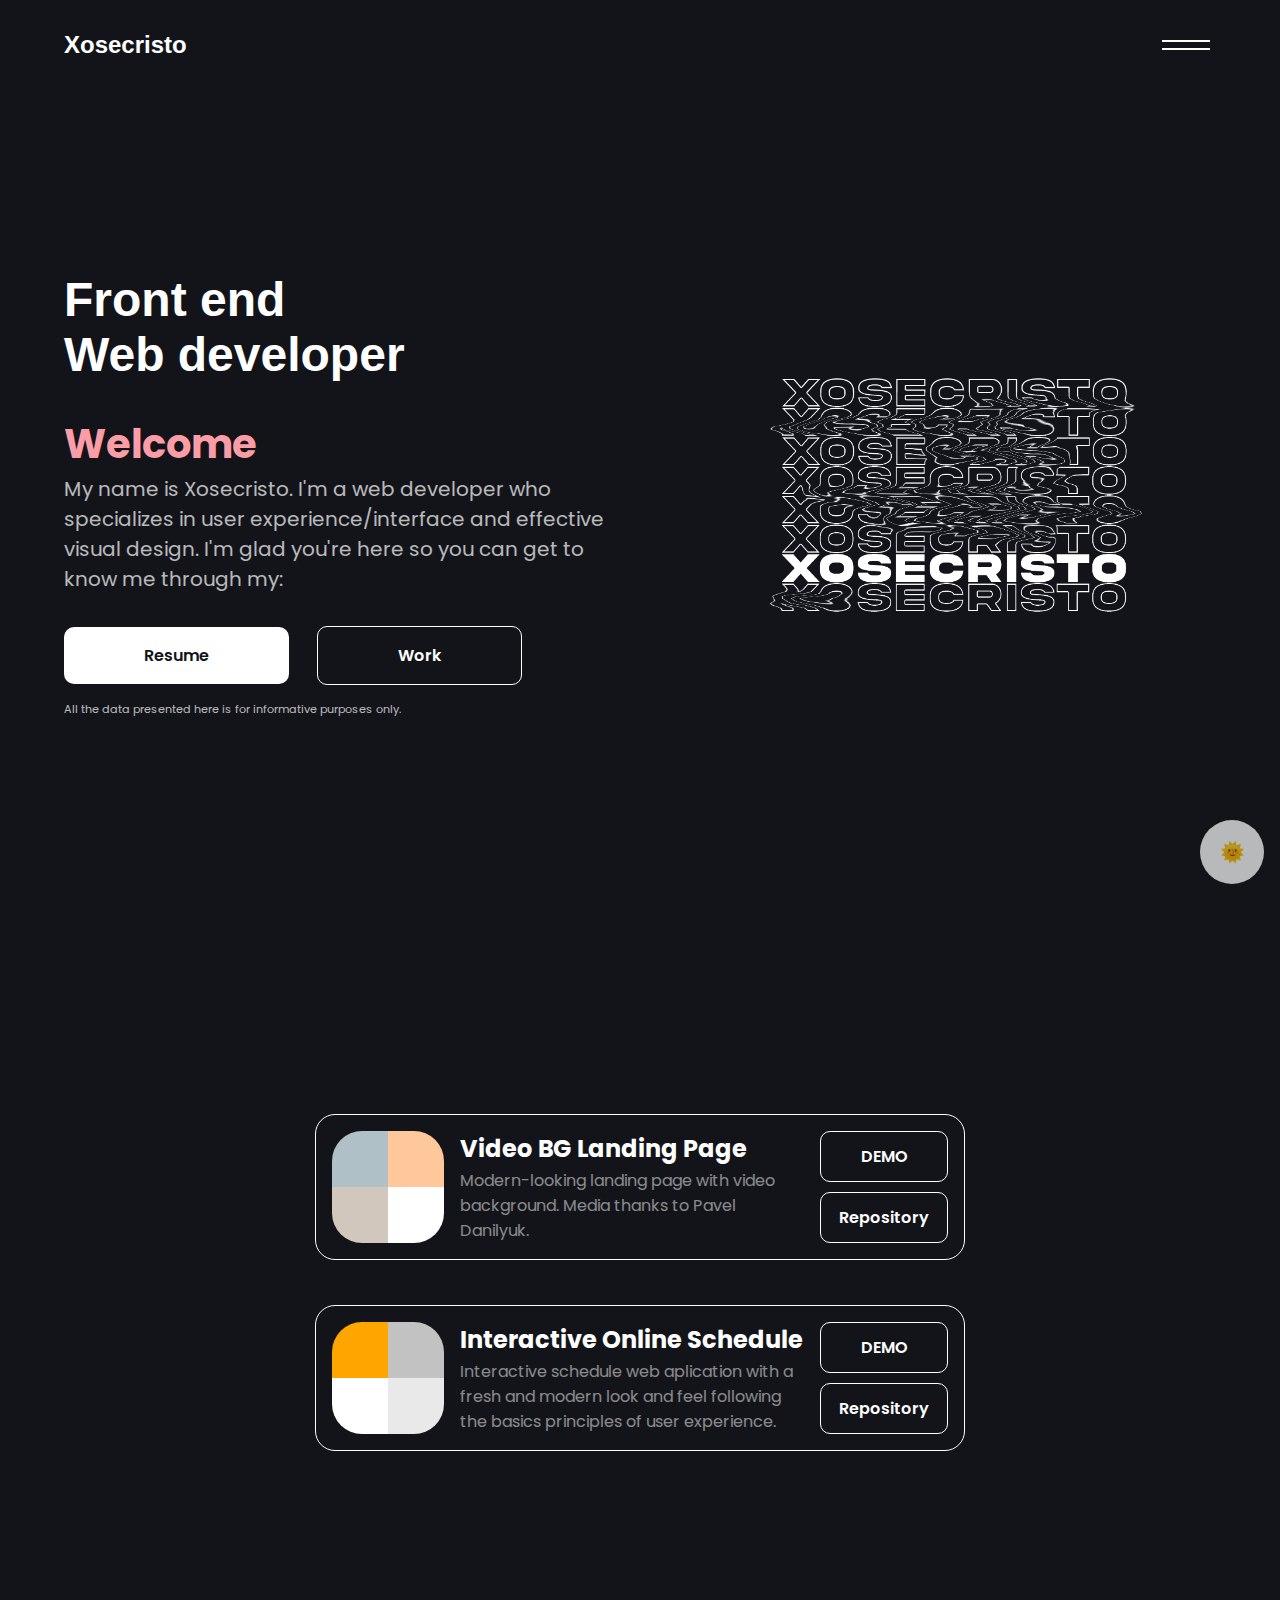
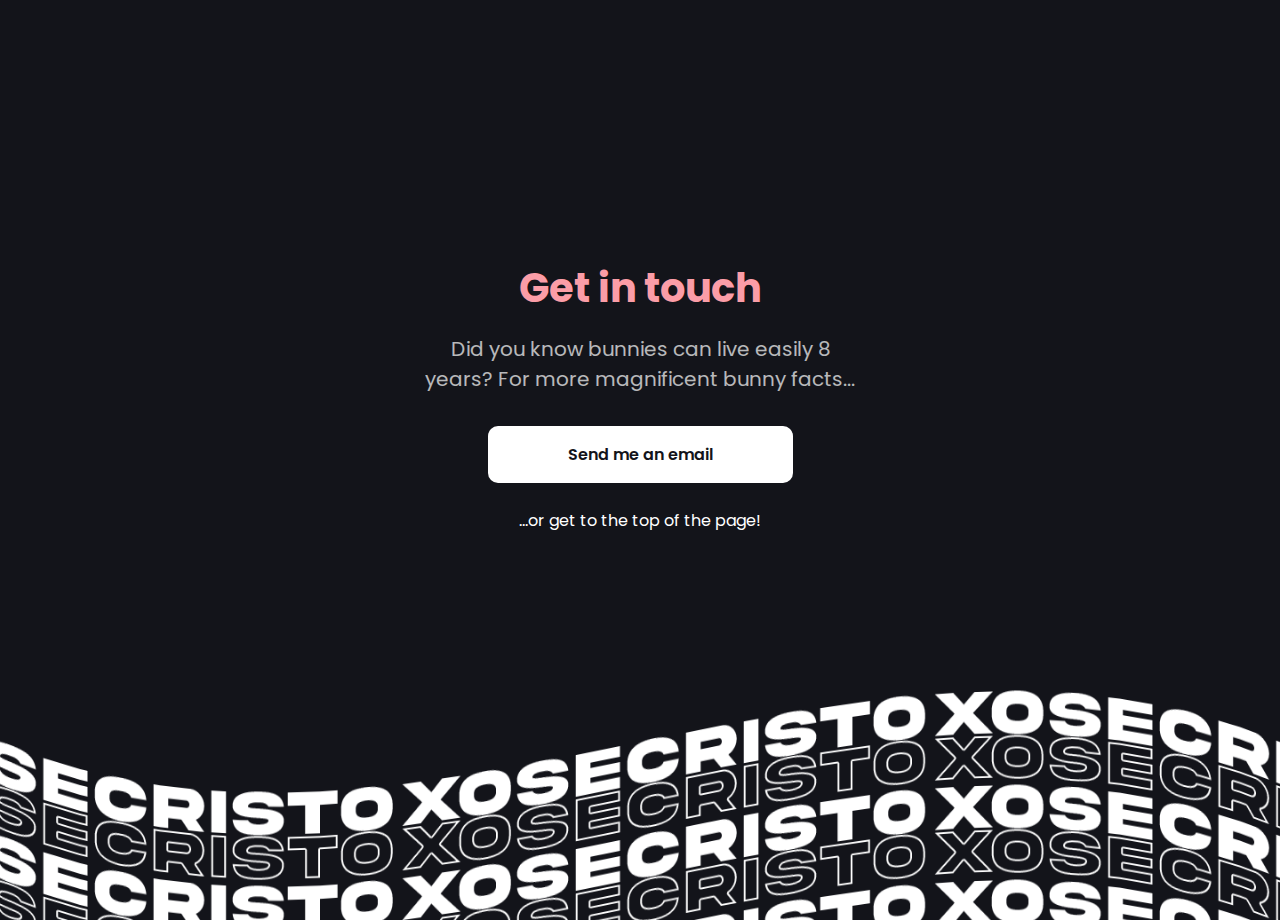
==== index.html @ 076fff9e "HotFixes from major update. New hero img from dark and light mode; Progress 12/?" ====
<!DOCTYPE html>
<html lang="en">

<head>
    <meta charset="UTF-8">
    <meta http-equiv="X-UA-Compatible" content="IE=edge">
    <meta name="viewport" content="width=device-width, initial-scale=1.0">
    <title>XS Portfolio</title>
    <link rel="icon" href="/img/favicon.gif">
    <link rel="stylesheet" href="/css/style.css">
    <meta name="description" content="Xosecristo's online portfolio">
    <meta name="author" content="xosecristo">


</head>

<body class="dark">
    <!-- NAVBAR -->
    <header class="sticky">
        <h1 id="logo">
            Xosecristo
        </h1>
        <div class="nav-btn">
            <div class="line1"></div>
            <div class="line2"></div>
        </div>
        <nav>
            <h2>Menu</h2>
            <ul>
                <li>Github</li>
                <li>Figma</li>
                <li>Gallery</li>
            </ul>
        </nav>
    </header>
    <main>
        <section id="start" class="about">
            <div class="hero">
                <h1>
                    <!-- UI / UX  -->Front end <br><span>Web </span>developer
                </h1>
                <h2>Welcome</h2>
                <p>
                    <!-- Welcome, -->
                    <!-- I'm a front end developer, especializing in user experience and efective visual design, -->
                    My name is Xosecristo. I'm a web developer who specializes in user experience/interface and
                    effective visual design. I'm glad you're here so you can get to know me through my:
                </p>
                <div class="btn-group">
                    <a href="/files/RESUME011_ENG-LIGHT.pdf" target="_blank" id="light-resume"
                        class="hidden btn primary">
                        Resume
                    </a>
                    <a href="/files/RESUME011_ENG-DARK.pdf" target="_blank" id="dark-resume" class="btn primary">
                        Resume
                    </a>
                    <a href="#work" class="btn">Work</a>
                    <p>All the data presented here is for informative purposes only.</p>
                </div>
            </div>
            <img src="/img/hero-img_light.png" alt="Picture of myself, Xosecristo" id="light-img" class="hidden">
            <img src="/img/hero-img_dark.png" alt="Picture of myself, Xosecristo" id="dark-img">
        </section>
        <!---->
        <section id="work" class="projects">
            <!-- Only one row for small screens -->
            <h1 class="hidden">Projects</h1>
            <div class="row">
                <div class="card">
                    <img src="/img/project-preview/001.png" alt="Project color palette.">
                    <div class="card-info">
                        <h2>Creative Agency Website</h2>
                        <p>Site for a fake creative agency. Fully-mobile responsive. Made in vanilla HTML and CSS.</p>
                    </div>
                    <div class="btn-group">
                        <a href="//xs-sample-creativeagency.netlify.app/" target="_blank" class="btn secondary">DEMO</a>
                        <a href="//github.com/xosecristo/sample_CreativeAgencyWebsite" target="_blank"
                            class="btn secondary">Repository</a>
                    </div>
                </div>
                <div class="card">
                    <img src="/img/project-preview/002.png" alt="Project color palette.">
                    <div class="card-info">
                        <h2>Video BG Landing Page</h2>
                        <p>Modern-looking landing page with video background. Media thanks to Pavel Danilyuk.</p>
                    </div>
                    <div class="btn-group">
                        <a href="//xs-sample-videobackground.netlify.app/" target="_blank"
                            class="btn secondary">DEMO</a>
                        <a href="//github.com/xosecristo/sample_VideoBakgroundLandingPage" target="_blank"
                            class="btn secondary">Repository</a>
                    </div>
                </div>
            </div>
            <!-- Two rows for non-so-small screens (tablet, 720p) -->
            <div class="row">
                <div class="card">
                    <img src="/img/project-preview/003.png" alt="Project color palette.">
                    <div class="card-info">
                        <h2>Web Music player</h2>
                        <p>Simple online music player made using the Audio api from HTML5. Made in JavaScript. Let's
                            listen to some City Pop!</p>
                    </div>
                    <div class="btn-group">
                        <a href="//xs-sample-musicplayer.netlify.app/" target="_blank" class="btn secondary">DEMO</a>
                        <a href="//github.com/xosecristo/sample_MusicPlayer" target="_blank"
                            class="btn secondary">Repository</a>
                    </div>
                </div>
                <div class="card">
                    <img src="/img/project-preview/004.png" alt="Project color palette.">
                    <div class="card-info">
                        <h2>Interactive Online Schedule</h2>
                        <p>Interactive schedule web aplication with a fresh and modern look and feel following the
                            basics principles of user experience.</p>
                    </div>
                    <div class="btn-group">
                        <a href="//buenosdias-ximenita.netlify.app/" target="_blank" class="btn secondary">DEMO</a>
                        <a href="//github.com/xosecristo/buenosdias-ximenita" target="_blank"
                            class="btn secondary">Repository</a>
                    </div>
                </div>
            </div>
        </section>
        <!---->
        <section class="contact">
            <div class="contact-card">
                <h1>Get in touch</h1>
                <p>Did you know bunnies can live easily 8 years? For more magnificent bunny facts... </p>
                <a href="mailto:xosecristo@outlook.com" target="_blank" class="btn primary">Send me an email</a>
                <a href="#start"><br><br> ...or get to the top of the page!</a>
            </div>
        </section>
    </main>

    <button id="mode" onclick="changeMode()">
        🌞
    </button>

    <!--GSAP(GreenSock)-->
    <script src="https://cdnjs.cloudflare.com/ajax/libs/gsap/3.7.1/gsap.min.js"
        integrity="sha512-UxP+UhJaGRWuMG2YC6LPWYpFQnsSgnor0VUF3BHdD83PS/pOpN+FYbZmrYN+ISX8jnvgVUciqP/fILOXDjZSwg=="
        crossorigin="anonymous" referrerpolicy="no-referrer"></script>
    <!--Homemade-->
    <script src="js/script.js"></script>
</body>

</html>
---- css/style.css ----
@import url('https://fonts.googleapis.com/css2?family=Poppins:ital,wght@0,300;0,400;0,500;0,600;0,700;0,800;1,900&display=swap');
@import url('//fonts.cdnfonts.com/css/akira-expanded');

@font-face {
    font-family: 'Akira Expanded Super Bold';
    font-style: normal;
    font-weight: normal;
    src: local('Akira Expanded Super Bold'), url('files/Akira Expanded Demo.woff') format('woff');
    }

:root {
    --primary: #FB9DA7;
    --secondary: #13141A;
    --secondary-alt: rgba(0, 0, 0, 0.25);
}

* {
    margin: 0;
    padding: 0;
    box-sizing: border-box;
    scroll-behavior: smooth;
}

body{
    font-family: 'Poppins', sans-serif;
    
}
body.light{
    background: #fff;
}
body.dark{
    background: var(--secondary);
}

a {
    text-decoration: none;
    color:inherit;
}

#mode{
    position: fixed;
    bottom: 0;
    right: 0;
    border: none;
    width: 4rem;
    height: 4rem;
    margin: 1rem;
    font-size: 1.25rem;
    border-radius: 50px;
    display: inline-block;
    opacity: 0.7;
    transition: 0.5s;
    cursor: pointer;
}
#mode:hover{
    transition: 0.5s;
    opacity: 1;
}
.light #mode{
    background-color: var(--secondary);
}
.dark #mode{
    background: #fff;
}
.hidden{
    display: none !important;
}

.light main{
    background: url("/img/contact-me_bg-LIGHT.png") no-repeat center bottom;
    background-size: 100% auto;
}
.dark main{
    background: url("/img/contact-me_bg-DARK.png") no-repeat center bottom;
    background-size: 100% auto;
}
header{
    /* background: #fff; */
    min-height: 10vh;
    width: 90%;
    display: flex;
    align-items: center;
    justify-content: space-between;
    margin: auto;
    z-index: 10;
}
.light header{
    background: #fff;
}
.dark header{
    background: var(--secondary);
}
#logo{
    font-size: 1.5rem;
    font-family: 'Akira Expanded', sans-serif;
    cursor: pointer;
    transition: 0.15s;
}
.light #logo{
    color:var(--secondary);
}
.dark #logo{
    color: #fff;
}
#logo:hover{
    transition: 0.15s;
    color:var(--primary);
}
.sticky{
    position: -webkit-sticky;
    position: sticky;
    top: 0;
}
.nav-btn{
    cursor: pointer;
    border: none;
    z-index: 20;
}
.light .nav-btn{
    background-color: #fff;
}
.dark .nav-btn{
    background: var(--secondary);
}
.line1, .line2{
    width: 3rem;
    height: 0.1rem;
    margin: 0.4rem;
    pointer-events: none;
}
.light .line1, .light .line2{
    background: var(--secondary);
}
.dark .line1, .dark .line2{
    background: #fff;
}
/* NO ME OLVIDES */
/* NO ME OLVIDES */
/* NO ME OLVIDES */
nav{
    display: none;
    position: absolute;
    right: -1rem;
    top: 1.2rem;
    width: 25%;
    height: fit-content;
    border-radius: 20px;
    justify-content: center;
    align-items: center;
    background-color: #fff;
    box-shadow: 0px 0px 5px rgba(0, 0, 0, 0.15);
}
nav .active{
    display: flex;
}
nav span{
    font-family: 'Akira Expanded', sans-serif;
    text-align: center;
    margin: 1rem 0;
}
nav ul{
    list-style: none;
    text-align: center;
    margin: 1rem 0;
    font-size: 1.25rem;
}
/* NO ME OLVIDES */
/* NO ME OLVIDES */
/* NO ME OLVIDES */
/* SECTION */
section{
    min-height: 90vh;
    width: 90%;
    margin: 0 auto 0 auto;
    display: flex;
    justify-content: space-between;
    align-items: center;
}

/* SECTION -> About Me */
.hero{
    width: 50%;
}
.dark .hero{
    color: #fff;
}
.hero h1{
    font-size: 3rem;
    font-family: 'Akira Expanded', sans-serif;
    margin-bottom: 2rem;
}
.hero h2{
    font-size: 1.5rem;
    color:var(--primary);
}
.hero p{
    opacity: 0.7;
    font-size: 1.25rem;
    margin-bottom: 2rem;
}
.about img{
    border-radius: 25px;
    margin-right: 5vw;
}
.btn-group{
    width: max-content;
}
.btn-group p{
    font-size: 0.7rem;
    /* text-align: center; */
    margin-top: 1rem;
    margin-bottom: 0;
}
.btn{
    display: inline-block;
    background-color: #fff;
    padding: 1rem 5rem;
    border-radius: 10px;
    border:solid var(--secondary) 1px;
    color:var(--secondary);
    font-size: 1rem;
    font-weight: 600;
    text-align: center;
    text-decoration: none;
}
.dark .btn{
    border:solid #fff 1px;
    background: var(--secondary);
    color: #fff;
}
.btn-group .primary{
    margin-right: 1.5rem;
}
.btn.primary{
    border: none;
    background-color: var(--secondary);
    color:#fff;
    transition: 0.15s;
}
.dark .btn.primary{
    background: #fff;
    color:var(--secondary);
}
.btn.primary:hover{
    transition: 0.15s;
    background: var(--primary);
    
}
.light .btn.primary:hover{
    color:var(--secondary);
}
.dark .btn.primary:hover{
    color:#fff;
}
.btn.secondary{
    padding: 0.75rem;
}
.light .btn.secondary:hover{
    background-color: var(--secondary);
    color: #fff;
    transition: 0.15s;
}
.dark .btn.secondary:hover{
    background-color: #fff;
    color: var(--secondary);
    transition: 0.15s;
}

/* SECTION -> Projects */
section.projects{
    flex-direction: column;
    justify-content: center;
}
.projects .row{
    width: 100%;
    display: flex;
    justify-content: space-evenly;
    /* align-items: center; */
}
.card{
    display: flex;
    justify-content: space-between;
    padding: 1rem;
    width: 650px;
    height: 100%;
    border-radius: 20px;
    margin-bottom: 5vh;
    transition: 0.15s;
}
.light .card{
    color:var(--secondary);
    background: #FFFFFF;
    /* box-shadow: 0px 2px 6px 0 hsla(0, 0%, 0%, 0.2); */
    box-shadow: 0px 0px 5px rgba(0, 0, 0, 0.15);
}
.dark .card{
    border: solid 1px #fff;
    color:#fff;
}
.light .btn.btn.secondary{
    /* box-shadow: 0px 0px 5px rgba(0, 0, 0, 0.25); */
    border: solid rgba(0, 0, 0, 0.15) 1px;
}
.card img{
    width: 7rem;
    height: auto;
    border-radius: 30px;
}
.card-info{
    margin: 0 1rem; 
    height: 7rem;
    display: flex;
    flex-direction: column;
    justify-content: space-between;
}
.card-info h2{
    font-weight: bold;
    font-size: 1.5rem;
}
.card-info p{
    opacity: 0.5;
}
.card .btn-group{
    /* background-color: violet; */
    height: 7rem;
    display: flex;
    flex-direction: column;
    justify-content: space-between;
}
.card .btn-group .btn{
    width: 8rem;
    margin-right: 0;
}

/* SECTION -> Contact */
section.contact{
    display: flex;
    justify-content: center;
    align-items: center;
}
.contact-card{
    width: 35vw;
    text-align: center;
    margin-bottom: 15rem;
}
.light .contact-card{
    color:var(--secondary);
}
.dark .contact-card{
    color:#fff;
}
.contact-card h1{
    font-size: 2.5rem;
    margin-bottom: 1rem;
    color: var(--primary);
}
.contact-card p{
    opacity: 0.7;
    font-size: 1.25rem;
    margin-bottom: 2rem;
}
/* SMARTPHONE */
@media screen and (max-width: 700px){
    .light main, .dark main{
        background: url();
    }
    .line1, .line2{
        width: 2rem;
        height: 0.1rem;
        margin: 0.4rem;
    }
    /* SECTION */
    section{
        flex-wrap: wrap;
        justify-content: center;
    }
    .hero{
        width: 90%;
    }
    .hero h2{
        font-size: 2rem;
        margin-bottom: 1rem;
    }
    .hero h2 span{
        display: none;
    }
    .hero p{
        font-size: 1rem;
        line-height: 1.8rem;
        margin: 1rem 0;
    }
    .btn-group{
        display: flex;
        width: auto;
        flex-direction: column;
    }
    .hero .btn-group .btn{
        width: 100%;
    }
    .btn-group .btn.primary{
        margin-bottom: 0.75rem;
    }
    .btn-group p{
        font-size: 0.6rem;
    }
    
    .about img{
        display: none;
    }
    /* PROJETS */
    .projects .row{
        flex-direction: column;
        align-items: center;
    }
    .card{
        width: 90%;
        display: inline;
    }
    .card img{
        display: none;
    }
    .card-info{
        height: auto;
        margin-bottom: 1rem;
    }
    .card-info h3{
        font-size: 1.5rem;
        margin-bottom: 1rem;
    }
    .card .btn-group{
        flex-direction: row;
        height: auto;
        margin: 1rem 1rem;
    }
    .card .btn-group .btn{
        width: auto;
    }
    .card .btn-group .btn.primary{
        margin:0;
    }


    /* CONTACT */
    .contact-card{
        width: 60%;
        margin: 0;
    }
    .contact-card h2{
        font-size: 1.5rem;
    }
    .contact-card .btn{
        font-size: 0.8rem;
        padding: 1rem 2rem;
    }

}
/* TABLET */
@media screen and (min-width:100px){
    /* .card{
        font-size: 0.75rem;
        width: 45%;
    }
    .card h3{
        font-size: 1.25rem;
    }
} */
@media screen and (min-width:701px) and (max-width:1400px) {
    /* ABOUT */
    .hero h2{
        font-size: 2.5rem;
    }
    .about img{
        /* margin: 0; */
        width: 35%;
    }
    /* PROJECTS */
    .projects .row{
        width: auto;
        flex-direction: column;
        justify-content: center;
    }
    /* CONTACT */
    .contact-card h2{
        font-size: 2.5rem;
    }
    .card:first-child{
        display: none;
    }
}

@media screen and (min-height:1080px){
    .about img {
        display: none;
    }
    .hero{
        width: 90%;
    }
    .hero p{
        font-size: 1.5rem;
    }
    .btn-group p{
        font-size: 1rem;
    }
}
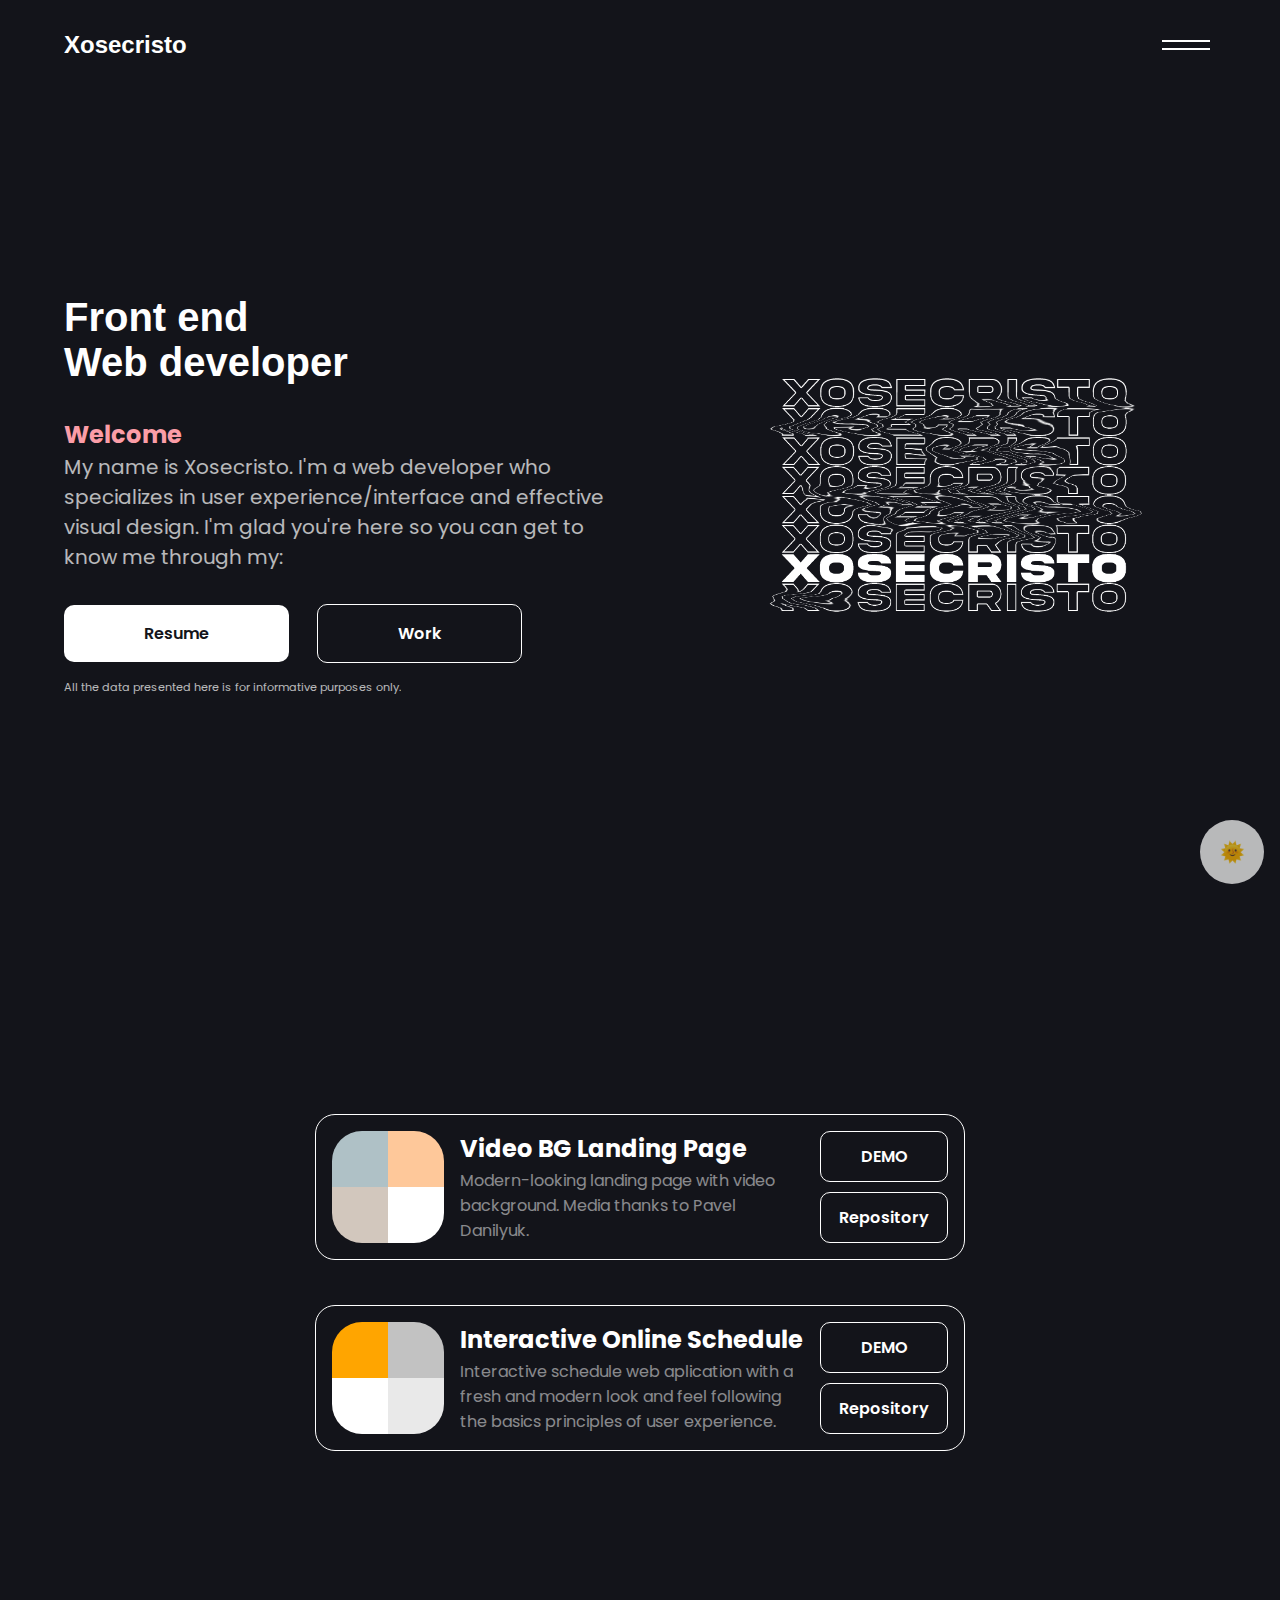
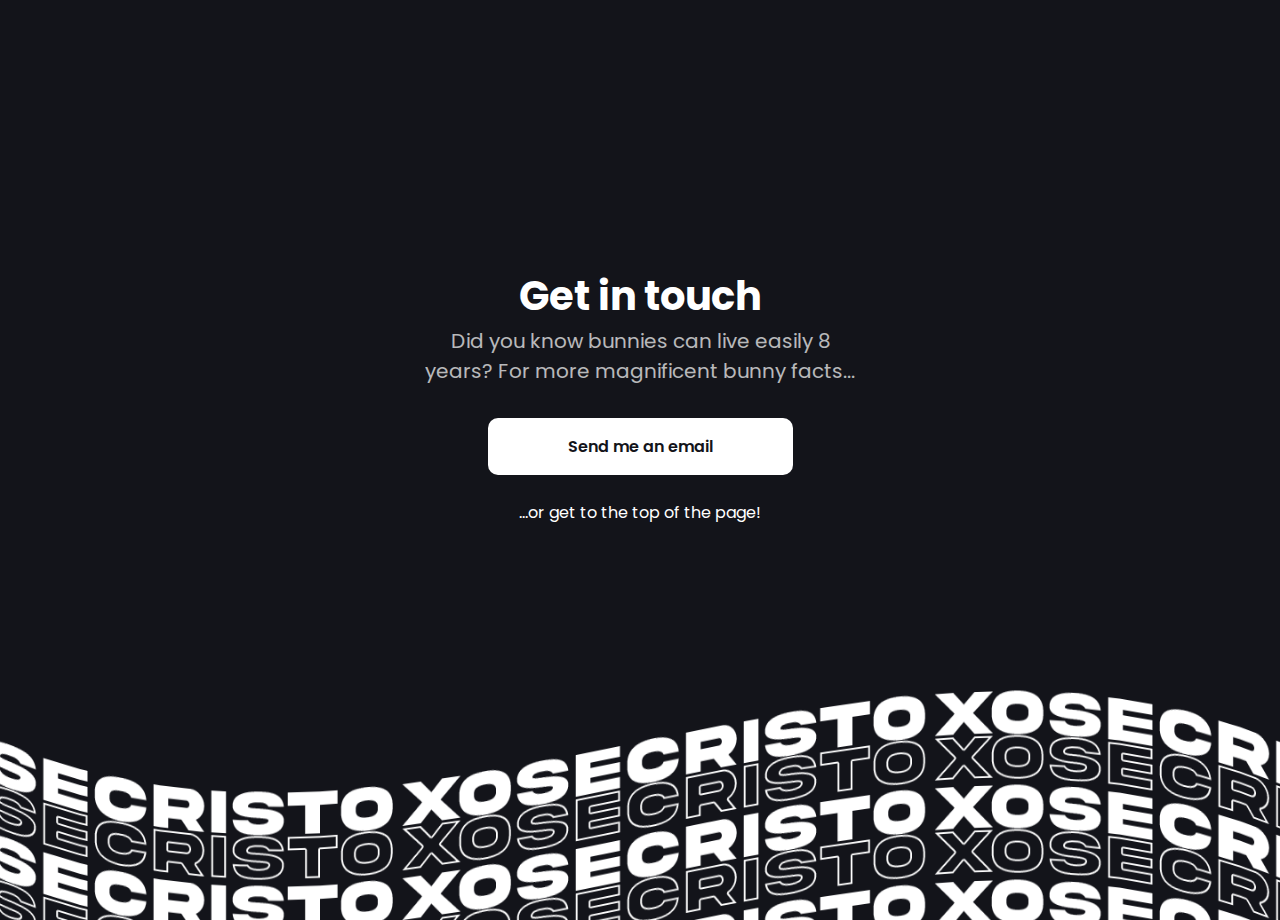
==== commit 2423b6d6: "Hotfix 13/?" ====
--- a/index.html
+++ b/index.html
@@ -36,10 +36,10 @@
     <main>
         <section id="start" class="about">
             <div class="hero">
-                <h1>
+                <h2>
                     <!-- UI / UX  -->Front end <br><span>Web </span>developer
-                </h1>
-                <h2>Welcome</h2>
+                </h2>
+                <h3>Welcome</h3>
                 <p>
                     <!-- Welcome, -->
                     <!-- I'm a front end developer, especializing in user experience and efective visual design, -->
@@ -64,12 +64,12 @@
         <!---->
         <section id="work" class="projects">
             <!-- Only one row for small screens -->
-            <h1 class="hidden">Projects</h1>
+            <h2 class="hidden">Projects</h2>
             <div class="row">
                 <div class="card">
                     <img src="/img/project-preview/001.png" alt="Project color palette.">
                     <div class="card-info">
-                        <h2>Creative Agency Website</h2>
+                        <h3>Creative Agency Website</h3>
                         <p>Site for a fake creative agency. Fully-mobile responsive. Made in vanilla HTML and CSS.</p>
                     </div>
                     <div class="btn-group">
@@ -81,7 +81,7 @@
                 <div class="card">
                     <img src="/img/project-preview/002.png" alt="Project color palette.">
                     <div class="card-info">
-                        <h2>Video BG Landing Page</h2>
+                        <h3>Video BG Landing Page</h3>
                         <p>Modern-looking landing page with video background. Media thanks to Pavel Danilyuk.</p>
                     </div>
                     <div class="btn-group">
@@ -97,7 +97,7 @@
                 <div class="card">
                     <img src="/img/project-preview/003.png" alt="Project color palette.">
                     <div class="card-info">
-                        <h2>Web Music player</h2>
+                        <h3>Web Music player</h3>
                         <p>Simple online music player made using the Audio api from HTML5. Made in JavaScript. Let's
                             listen to some City Pop!</p>
                     </div>
@@ -110,7 +110,7 @@
                 <div class="card">
                     <img src="/img/project-preview/004.png" alt="Project color palette.">
                     <div class="card-info">
-                        <h2>Interactive Online Schedule</h2>
+                        <h3>Interactive Online Schedule</h3>
                         <p>Interactive schedule web aplication with a fresh and modern look and feel following the
                             basics principles of user experience.</p>
                     </div>
@@ -125,7 +125,7 @@
         <!---->
         <section class="contact">
             <div class="contact-card">
-                <h1>Get in touch</h1>
+                <h2>Get in touch</h2>
                 <p>Did you know bunnies can live easily 8 years? For more magnificent bunny facts... </p>
                 <a href="mailto:xosecristo@outlook.com" target="_blank" class="btn primary">Send me an email</a>
                 <a href="#start"><br><br> ...or get to the top of the page!</a>
--- a/css/style.css
+++ b/css/style.css
@@ -184,12 +184,12 @@
 .dark .hero{
     color: #fff;
 }
-.hero h1{
+.hero h2{
     font-size: 3rem;
     font-family: 'Akira Expanded', sans-serif;
     margin-bottom: 2rem;
 }
-.hero h2{
+.hero h3{
     font-size: 1.5rem;
     color:var(--primary);
 }
@@ -313,7 +313,7 @@
     flex-direction: column;
     justify-content: space-between;
 }
-.card-info h2{
+.card-info h3{
     font-weight: bold;
     font-size: 1.5rem;
 }
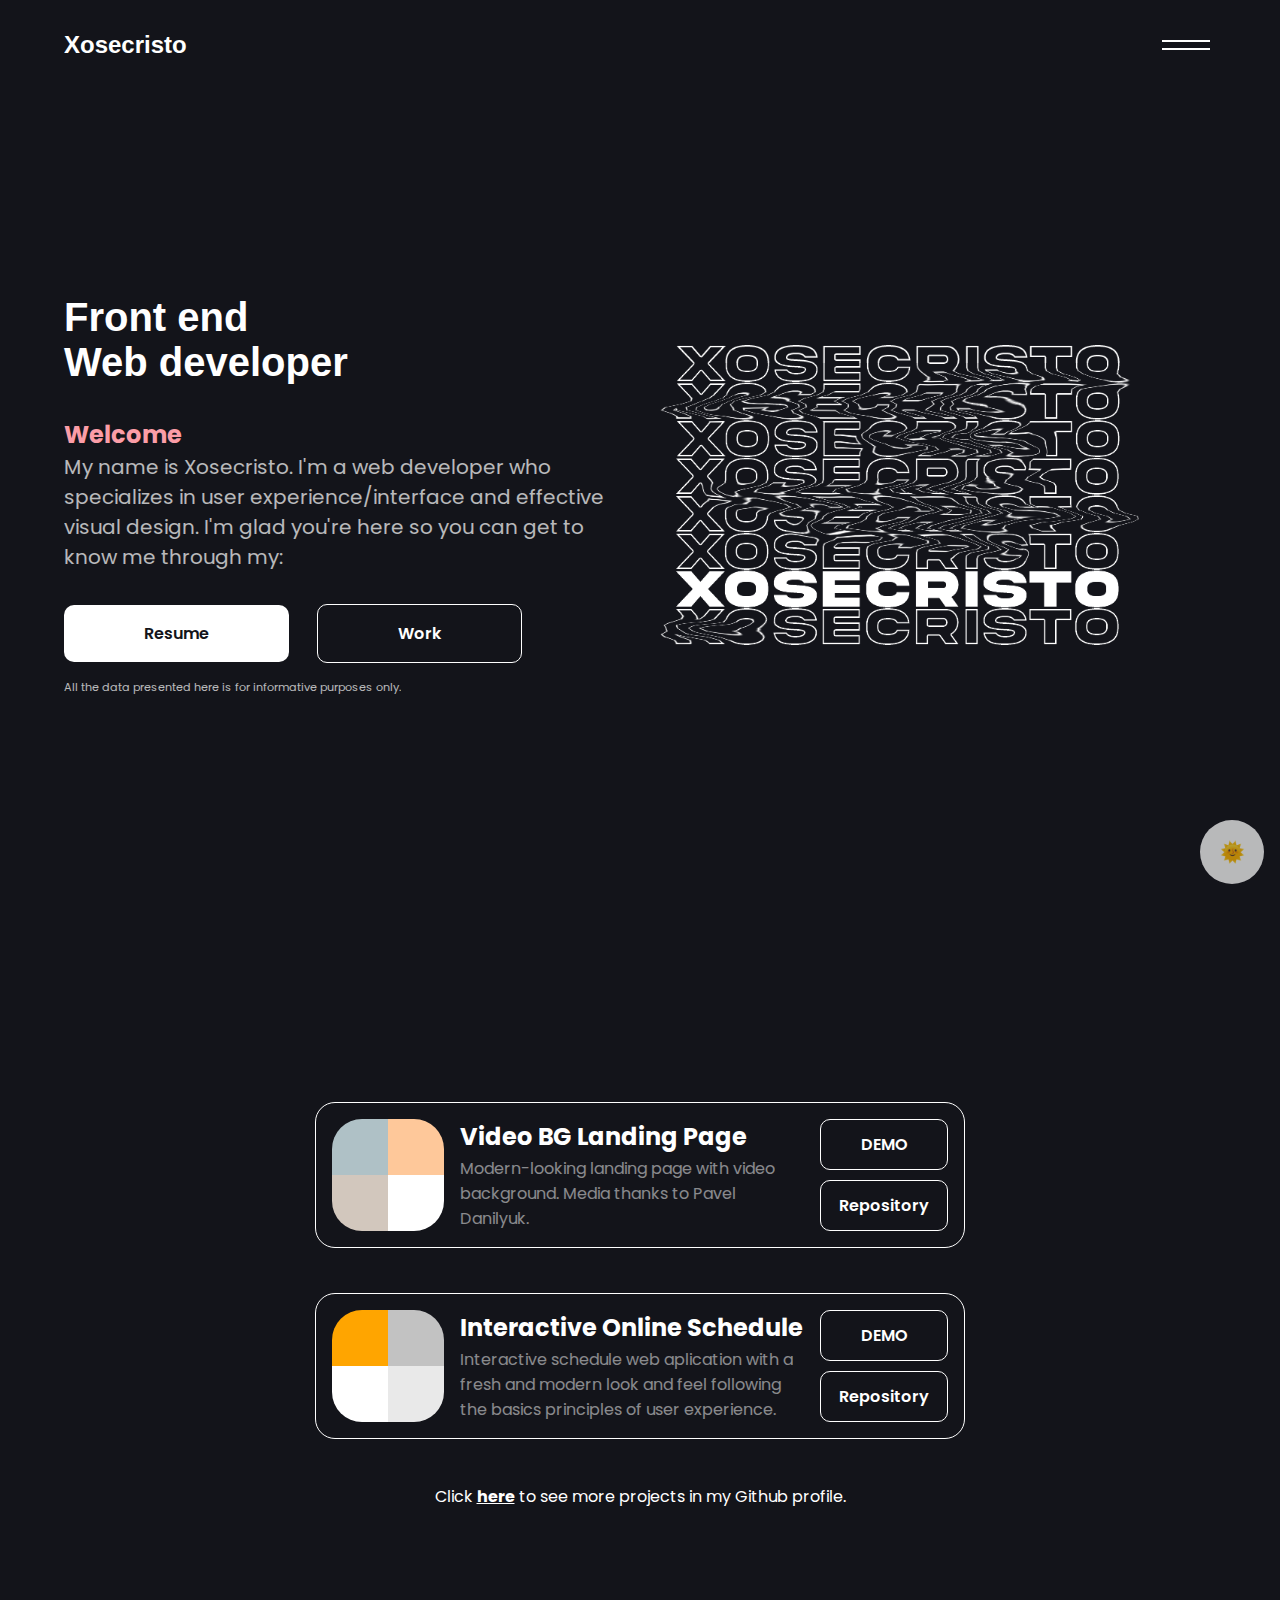
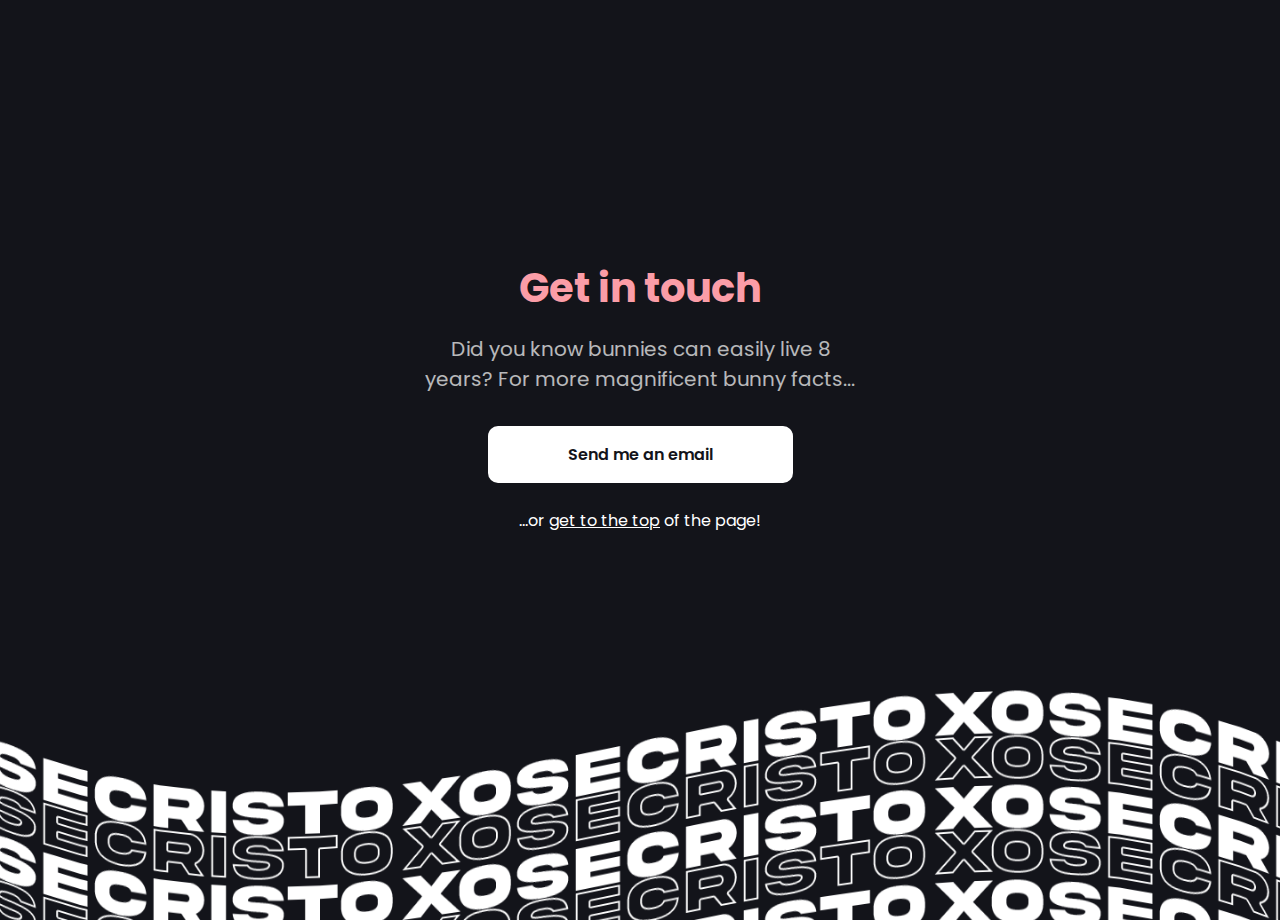
==== commit e986a238: "Hotfix part iii;  15/?" ====
--- a/index.html
+++ b/index.html
@@ -10,12 +10,9 @@
     <link rel="stylesheet" href="/css/style.css">
     <meta name="description" content="Xosecristo's online portfolio">
     <meta name="author" content="xosecristo">
-
-
 </head>
 
 <body class="dark">
-    <!-- NAVBAR -->
     <header class="sticky">
         <h1 id="logo">
             Xosecristo
@@ -24,14 +21,14 @@
             <div class="line1"></div>
             <div class="line2"></div>
         </div>
-        <nav>
+        <!-- <nav>
             <h2>Menu</h2>
             <ul>
                 <li>Github</li>
                 <li>Figma</li>
                 <li>Gallery</li>
             </ul>
-        </nav>
+        </nav> -->
     </header>
     <main>
         <section id="start" class="about">
@@ -41,8 +38,6 @@
                 </h2>
                 <h3>Welcome</h3>
                 <p>
-                    <!-- Welcome, -->
-                    <!-- I'm a front end developer, especializing in user experience and efective visual design, -->
                     My name is Xosecristo. I'm a web developer who specializes in user experience/interface and
                     effective visual design. I'm glad you're here so you can get to know me through my:
                 </p>
@@ -121,14 +116,18 @@
                     </div>
                 </div>
             </div>
+            <p>
+                Click <a href="//github.com/xosecristo?tab=repositories" target="_blank"><u><b>here</b></u></a> to see
+                more projects in my Github profile.
+            </p>
         </section>
         <!---->
         <section class="contact">
             <div class="contact-card">
                 <h2>Get in touch</h2>
-                <p>Did you know bunnies can live easily 8 years? For more magnificent bunny facts... </p>
+                <p>Did you know bunnies can easily live 8 years? For more magnificent bunny facts... </p>
                 <a href="mailto:xosecristo@outlook.com" target="_blank" class="btn primary">Send me an email</a>
-                <a href="#start"><br><br> ...or get to the top of the page!</a>
+                <a href="#start"><br><br>...or <u>get to the top</u> of the page!</a>
             </div>
         </section>
     </main>
--- a/css/style.css
+++ b/css/style.css
@@ -37,6 +37,8 @@
     color:inherit;
 }
 
+/* BOTÓN PARA CAMBIAR ENTRE MODO OSCURO Y CLARO */
+/* BOTÓN PARA CAMBIAR ENTRE MODO OSCURO Y CLARO */
 #mode{
     position: fixed;
     bottom: 0;
@@ -56,6 +58,9 @@
     transition: 0.5s;
     opacity: 1;
 }
+/* BOTÓN PARA CAMBIAR ENTRE MODO OSCURO Y CLARO */
+/* BOTÓN PARA CAMBIAR ENTRE MODO OSCURO Y CLARO */
+
 .light #mode{
     background-color: var(--secondary);
 }
@@ -75,7 +80,6 @@
     background-size: 100% auto;
 }
 header{
-    /* background: #fff; */
     min-height: 10vh;
     width: 90%;
     display: flex;
@@ -137,7 +141,7 @@
 /* NO ME OLVIDES */
 /* NO ME OLVIDES */
 /* NO ME OLVIDES */
-nav{
+/* nav{
     display: none;
     position: absolute;
     right: -1rem;
@@ -163,10 +167,11 @@
     text-align: center;
     margin: 1rem 0;
     font-size: 1.25rem;
-}
-/* NO ME OLVIDES */
-/* NO ME OLVIDES */
-/* NO ME OLVIDES */
+} */
+/* NO ME OLVIDES */
+/* NO ME OLVIDES */
+/* NO ME OLVIDES */
+
 /* SECTION */
 section{
     min-height: 90vh;
@@ -207,7 +212,6 @@
 }
 .btn-group p{
     font-size: 0.7rem;
-    /* text-align: center; */
     margin-top: 1rem;
     margin-bottom: 0;
 }
@@ -271,11 +275,16 @@
     flex-direction: column;
     justify-content: center;
 }
+.light .projects p{
+    color:var(--secondary);
+}
+.dark .projects p{
+    color: #fff;
+}
 .projects .row{
     width: 100%;
     display: flex;
     justify-content: space-evenly;
-    /* align-items: center; */
 }
 .card{
     display: flex;
@@ -290,7 +299,6 @@
 .light .card{
     color:var(--secondary);
     background: #FFFFFF;
-    /* box-shadow: 0px 2px 6px 0 hsla(0, 0%, 0%, 0.2); */
     box-shadow: 0px 0px 5px rgba(0, 0, 0, 0.15);
 }
 .dark .card{
@@ -298,7 +306,6 @@
     color:#fff;
 }
 .light .btn.btn.secondary{
-    /* box-shadow: 0px 0px 5px rgba(0, 0, 0, 0.25); */
     border: solid rgba(0, 0, 0, 0.15) 1px;
 }
 .card img{
@@ -321,7 +328,6 @@
     opacity: 0.5;
 }
 .card .btn-group{
-    /* background-color: violet; */
     height: 7rem;
     display: flex;
     flex-direction: column;
@@ -349,7 +355,7 @@
 .dark .contact-card{
     color:#fff;
 }
-.contact-card h1{
+.contact-card h2{
     font-size: 2.5rem;
     margin-bottom: 1rem;
     color: var(--primary);
@@ -455,23 +461,13 @@
 
 }
 /* TABLET */
-@media screen and (min-width:100px){
-    /* .card{
-        font-size: 0.75rem;
-        width: 45%;
-    }
-    .card h3{
-        font-size: 1.25rem;
-    }
-} */
 @media screen and (min-width:701px) and (max-width:1400px) {
     /* ABOUT */
     .hero h2{
         font-size: 2.5rem;
     }
     .about img{
-        /* margin: 0; */
-        width: 35%;
+        width: 45%;
     }
     /* PROJECTS */
     .projects .row{
@@ -486,19 +482,4 @@
     .card:first-child{
         display: none;
     }
-}
-
-@media screen and (min-height:1080px){
-    .about img {
-        display: none;
-    }
-    .hero{
-        width: 90%;
-    }
-    .hero p{
-        font-size: 1.5rem;
-    }
-    .btn-group p{
-        font-size: 1rem;
-    }
 }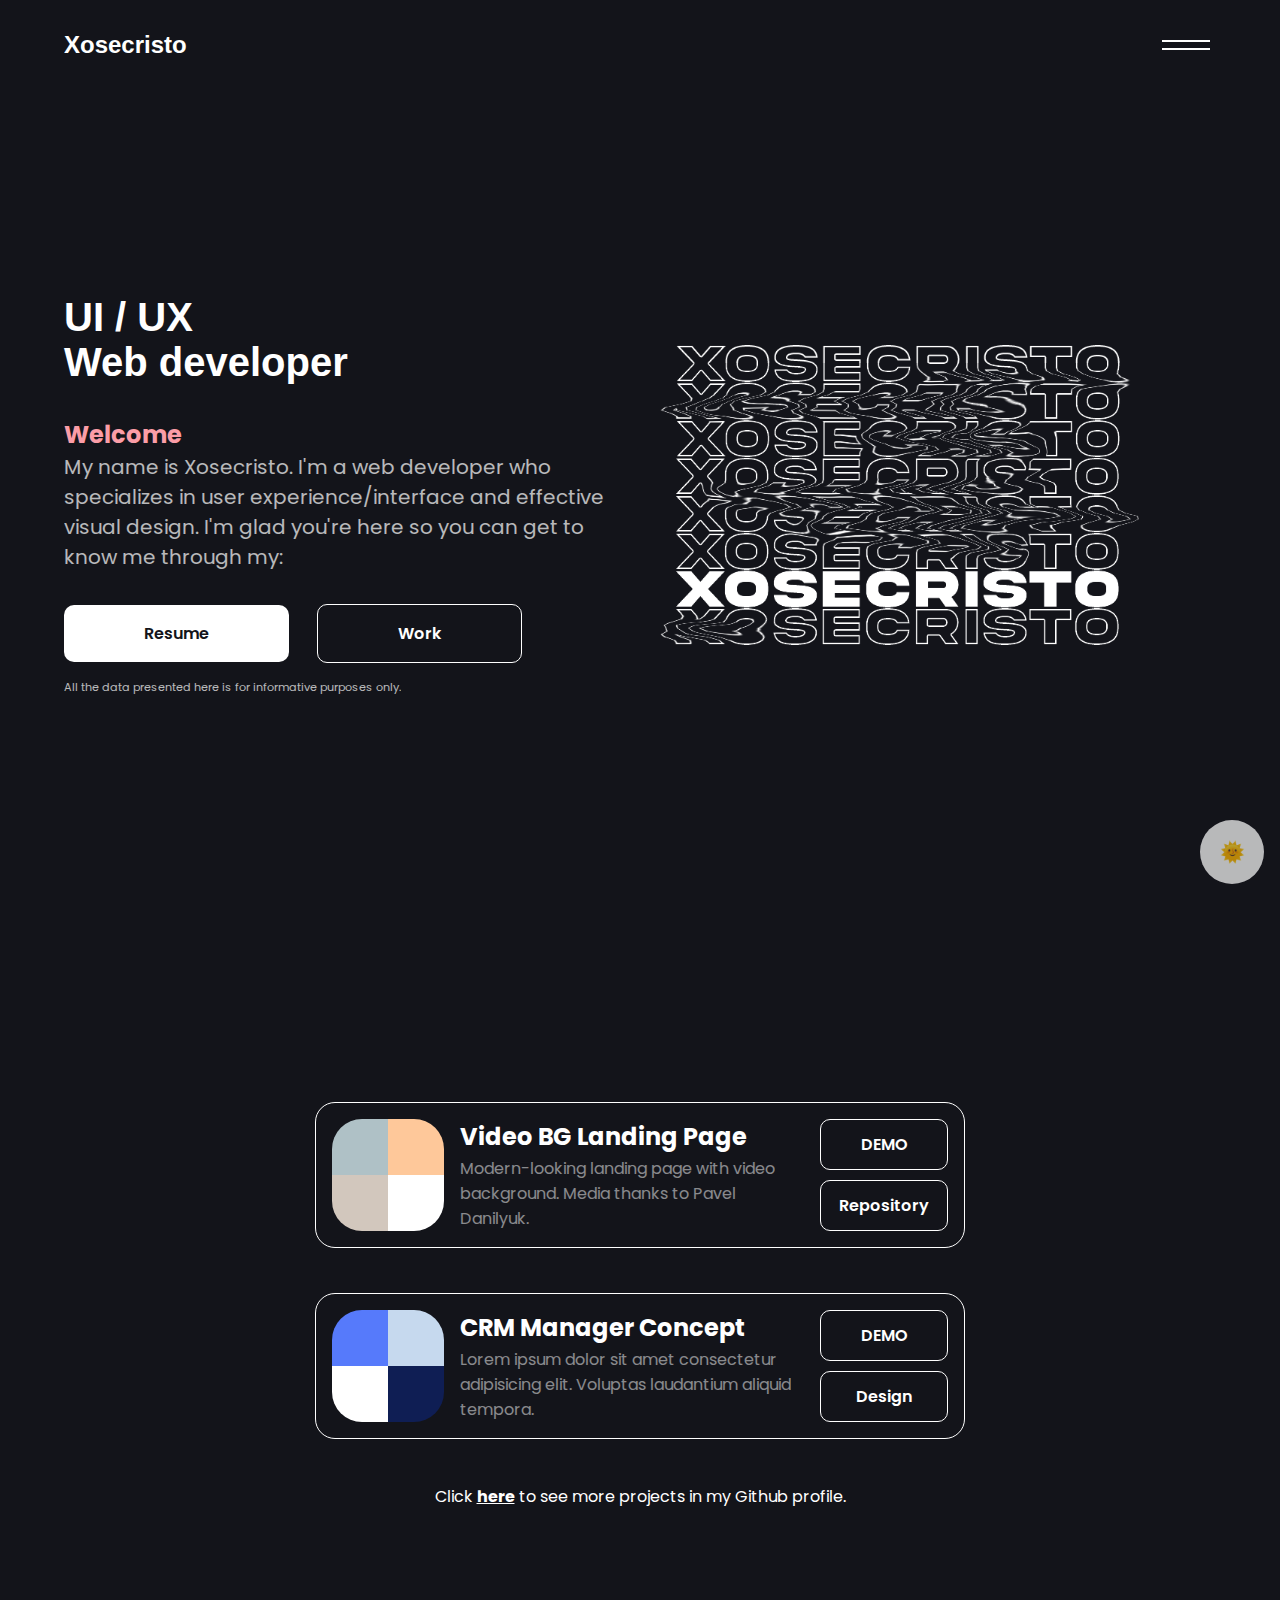
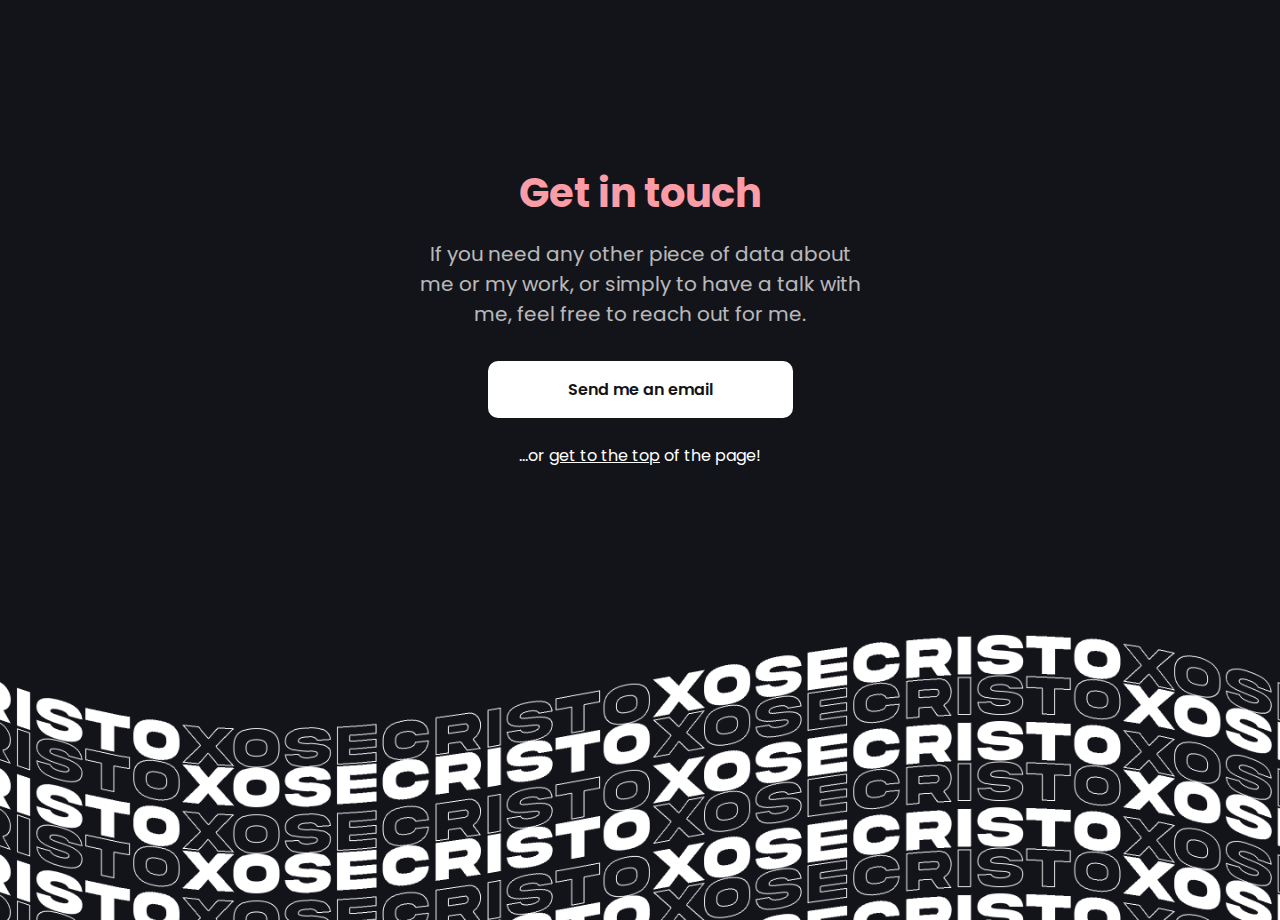
==== commit 3b694816: "2022 Modifications: new contact bg, one proyect added, some little changes in overall text" ====
--- a/index.html
+++ b/index.html
@@ -6,8 +6,8 @@
     <meta http-equiv="X-UA-Compatible" content="IE=edge">
     <meta name="viewport" content="width=device-width, initial-scale=1.0">
     <title>XS Portfolio</title>
-    <link rel="icon" href="/img/favicon.gif">
-    <link rel="stylesheet" href="/css/style.css">
+    <link rel="icon" href="/assets/img/favicon.gif">
+    <link rel="stylesheet" href="/assets/css/style.css">
     <meta name="description" content="Xosecristo's online portfolio">
     <meta name="author" content="xosecristo">
 </head>
@@ -34,7 +34,7 @@
         <section id="start" class="about">
             <div class="hero">
                 <h2>
-                    <!-- UI / UX  -->Front end <br><span>Web </span>developer
+                    UI / UX <br><span>Web </span>developer
                 </h2>
                 <h3>Welcome</h3>
                 <p>
@@ -42,19 +42,19 @@
                     effective visual design. I'm glad you're here so you can get to know me through my:
                 </p>
                 <div class="btn-group">
-                    <a href="/files/RESUME011_ENG-LIGHT.pdf" target="_blank" id="light-resume"
+                    <a href="/assets/files/RESUME_ENG-LIGHT.pdf" target="_blank" id="light-resume"
                         class="hidden btn primary">
                         Resume
                     </a>
-                    <a href="/files/RESUME011_ENG-DARK.pdf" target="_blank" id="dark-resume" class="btn primary">
+                    <a href="/assets/files/RESUME_ENG-DARK.pdf" target="_blank" id="dark-resume" class="btn primary">
                         Resume
                     </a>
                     <a href="#work" class="btn">Work</a>
                     <p>All the data presented here is for informative purposes only.</p>
                 </div>
             </div>
-            <img src="/img/hero-img_light.png" alt="Picture of myself, Xosecristo" id="light-img" class="hidden">
-            <img src="/img/hero-img_dark.png" alt="Picture of myself, Xosecristo" id="dark-img">
+            <img src="/assets/img/hero-img_light.png" alt="Picture of myself, Xosecristo" id="light-img" class="hidden">
+            <img src="/assets/img/hero-img_dark.png" alt="Picture of myself, Xosecristo" id="dark-img">
         </section>
         <!---->
         <section id="work" class="projects">
@@ -62,7 +62,7 @@
             <h2 class="hidden">Projects</h2>
             <div class="row">
                 <div class="card">
-                    <img src="/img/project-preview/001.png" alt="Project color palette.">
+                    <img src="/assets/img/project-preview/001.png" alt="Project color palette.">
                     <div class="card-info">
                         <h3>Creative Agency Website</h3>
                         <p>Site for a fake creative agency. Fully-mobile responsive. Made in vanilla HTML and CSS.</p>
@@ -74,7 +74,7 @@
                     </div>
                 </div>
                 <div class="card">
-                    <img src="/img/project-preview/002.png" alt="Project color palette.">
+                    <img src="/assets/img/project-preview/002.png" alt="Project color palette.">
                     <div class="card-info">
                         <h3>Video BG Landing Page</h3>
                         <p>Modern-looking landing page with video background. Media thanks to Pavel Danilyuk.</p>
@@ -90,20 +90,7 @@
             <!-- Two rows for non-so-small screens (tablet, 720p) -->
             <div class="row">
                 <div class="card">
-                    <img src="/img/project-preview/003.png" alt="Project color palette.">
-                    <div class="card-info">
-                        <h3>Web Music player</h3>
-                        <p>Simple online music player made using the Audio api from HTML5. Made in JavaScript. Let's
-                            listen to some City Pop!</p>
-                    </div>
-                    <div class="btn-group">
-                        <a href="//xs-sample-musicplayer.netlify.app/" target="_blank" class="btn secondary">DEMO</a>
-                        <a href="//github.com/xosecristo/sample_MusicPlayer" target="_blank"
-                            class="btn secondary">Repository</a>
-                    </div>
-                </div>
-                <div class="card">
-                    <img src="/img/project-preview/004.png" alt="Project color palette.">
+                    <img src="/assets/img/project-preview/004.png" alt="Project color palette.">
                     <div class="card-info">
                         <h3>Interactive Online Schedule</h3>
                         <p>Interactive schedule web aplication with a fresh and modern look and feel following the
@@ -115,17 +102,28 @@
                             class="btn secondary">Repository</a>
                     </div>
                 </div>
+                <div class="card">
+                    <img src="/assets/img/project-preview/005.png" alt="Project color palette.">
+                    <div class="card-info">
+                        <h3>CRM Manager Concept</h3>
+                        <p>Lorem ipsum dolor sit amet consectetur adipisicing elit. Voluptas laudantium aliquid tempora.
+                        </p>
+                    </div>
+                    <div class="btn-group">
+                        <a href="//kind-swartz-822247.netlify.app/" target="_blank" class="btn secondary">DEMO</a>
+                        <a href="//www.figma.com/community/file/1050763261692741182/CRM-Manager" target="_blank"
+                            class="btn secondary">Design</a>
+                    </div>
+                </div>
             </div>
-            <p>
-                Click <a href="//github.com/xosecristo?tab=repositories" target="_blank"><u><b>here</b></u></a> to see
-                more projects in my Github profile.
-            </p>
+            <p><a href="//github.com/xosecristo?tab=repositories" target="_blank">Click <u><b>here</b></u> to see
+                    more projects in my Github profile.</a></p>
         </section>
-        <!---->
         <section class="contact">
             <div class="contact-card">
                 <h2>Get in touch</h2>
-                <p>Did you know bunnies can easily live 8 years? For more magnificent bunny facts... </p>
+                <p>If you need any other piece of data about me or my work, or simply to have a talk with me, feel free
+                    to reach out for me.</p>
                 <a href="mailto:xosecristo@outlook.com" target="_blank" class="btn primary">Send me an email</a>
                 <a href="#start"><br><br>...or <u>get to the top</u> of the page!</a>
             </div>
@@ -137,11 +135,10 @@
     </button>
 
     <!--GSAP(GreenSock)-->
-    <script src="https://cdnjs.cloudflare.com/ajax/libs/gsap/3.7.1/gsap.min.js"
+    <!-- <script src="https://cdnjs.cloudflare.com/ajax/libs/gsap/3.7.1/gsap.min.js"
         integrity="sha512-UxP+UhJaGRWuMG2YC6LPWYpFQnsSgnor0VUF3BHdD83PS/pOpN+FYbZmrYN+ISX8jnvgVUciqP/fILOXDjZSwg=="
-        crossorigin="anonymous" referrerpolicy="no-referrer"></script>
-    <!--Homemade-->
-    <script src="js/script.js"></script>
+        crossorigin="anonymous" referrerpolicy="no-referrer"></script> -->
+    <script src="/assets/js/script.js"></script>
 </body>
 
 </html>--- a/assets/css/style.css
+++ b/assets/css/style.css
@@ -0,0 +1,485 @@
+@import url('https://fonts.googleapis.com/css2?family=Poppins:ital,wght@0,300;0,400;0,500;0,600;0,700;0,800;1,900&display=swap');
+@import url('//fonts.cdnfonts.com/css/akira-expanded');
+
+@font-face {
+    font-family: 'Akira Expanded Super Bold';
+    font-style: normal;
+    font-weight: normal;
+    src: local('Akira Expanded Super Bold'), url('/assets/files/Akira Expanded Demo.woff') format('woff');
+    }
+
+:root {
+    --primary: #FB9DA7;
+    --secondary: #13141A;
+    --secondary-alt: rgba(0, 0, 0, 0.25);
+}
+
+* {
+    margin: 0;
+    padding: 0;
+    box-sizing: border-box;
+    scroll-behavior: smooth;
+}
+
+body{
+    font-family: 'Poppins', sans-serif;
+    
+}
+body.light{
+    background: #fff;
+}
+body.dark{
+    background: var(--secondary);
+}
+
+a {
+    text-decoration: none;
+    color:inherit;
+}
+
+/* BOTÓN PARA CAMBIAR ENTRE MODO OSCURO Y CLARO */
+/* BOTÓN PARA CAMBIAR ENTRE MODO OSCURO Y CLARO */
+#mode{
+    position: fixed;
+    bottom: 0;
+    right: 0;
+    border: none;
+    width: 4rem;
+    height: 4rem;
+    margin: 1rem;
+    font-size: 1.25rem;
+    border-radius: 50px;
+    display: inline-block;
+    opacity: 0.7;
+    transition: 0.5s;
+    cursor: pointer;
+}
+#mode:hover{
+    transition: 0.5s;
+    opacity: 1;
+}
+/* BOTÓN PARA CAMBIAR ENTRE MODO OSCURO Y CLARO */
+/* BOTÓN PARA CAMBIAR ENTRE MODO OSCURO Y CLARO */
+
+.light #mode{
+    background-color: var(--secondary);
+}
+.dark #mode{
+    background: #fff;
+}
+.hidden{
+    display: none !important;
+}
+
+.light main{
+    background: url("/assets/img/contact-bg_Light.png") no-repeat center bottom;
+    background-size: 100% auto;
+}
+.dark main{
+    background: url("/assets/img/contact-bg_Dark.png") no-repeat center bottom;
+    background-size: 100% auto;
+}
+header{
+    min-height: 10vh;
+    width: 90%;
+    display: flex;
+    align-items: center;
+    justify-content: space-between;
+    margin: auto;
+    z-index: 10;
+}
+.light header{
+    background: #fff;
+}
+.dark header{
+    background: var(--secondary);
+}
+#logo{
+    font-size: 1.5rem;
+    font-family: 'Akira Expanded', sans-serif;
+    cursor: pointer;
+    transition: 0.15s;
+}
+.light #logo{
+    color:var(--secondary);
+}
+.dark #logo{
+    color: #fff;
+}
+#logo:hover{
+    transition: 0.15s;
+    color:var(--primary);
+}
+.sticky{
+    position: -webkit-sticky;
+    position: sticky;
+    top: 0;
+}
+.nav-btn{
+    cursor: pointer;
+    border: none;
+    z-index: 20;
+}
+.light .nav-btn{
+    background-color: #fff;
+}
+.dark .nav-btn{
+    background: var(--secondary);
+}
+.line1, .line2{
+    width: 3rem;
+    height: 0.1rem;
+    margin: 0.4rem;
+    pointer-events: none;
+}
+.light .line1, .light .line2{
+    background: var(--secondary);
+}
+.dark .line1, .dark .line2{
+    background: #fff;
+}
+/* NO ME OLVIDES */
+/* NO ME OLVIDES */
+/* NO ME OLVIDES */
+/* nav{
+    display: none;
+    position: absolute;
+    right: -1rem;
+    top: 1.2rem;
+    width: 25%;
+    height: fit-content;
+    border-radius: 20px;
+    justify-content: center;
+    align-items: center;
+    background-color: #fff;
+    box-shadow: 0px 0px 5px rgba(0, 0, 0, 0.15);
+}
+nav .active{
+    display: flex;
+}
+nav span{
+    font-family: 'Akira Expanded', sans-serif;
+    text-align: center;
+    margin: 1rem 0;
+}
+nav ul{
+    list-style: none;
+    text-align: center;
+    margin: 1rem 0;
+    font-size: 1.25rem;
+} */
+/* NO ME OLVIDES */
+/* NO ME OLVIDES */
+/* NO ME OLVIDES */
+
+/* SECTION */
+section{
+    min-height: 90vh;
+    width: 90%;
+    margin: 0 auto 0 auto;
+    display: flex;
+    justify-content: space-between;
+    align-items: center;
+}
+
+/* SECTION -> About Me */
+.hero{
+    width: 50%;
+}
+.dark .hero{
+    color: #fff;
+}
+.hero h2{
+    font-size: 3rem;
+    font-family: 'Akira Expanded', sans-serif;
+    margin-bottom: 2rem;
+}
+.hero h3{
+    font-size: 1.5rem;
+    color:var(--primary);
+}
+.hero p{
+    opacity: 0.7;
+    font-size: 1.25rem;
+    margin-bottom: 2rem;
+}
+.about img{
+    border-radius: 25px;
+    margin-right: 5vw;
+}
+.btn-group{
+    width: max-content;
+}
+.btn-group p{
+    font-size: 0.7rem;
+    margin-top: 1rem;
+    margin-bottom: 0;
+}
+.btn{
+    display: inline-block;
+    background-color: #fff;
+    padding: 1rem 5rem;
+    border-radius: 10px;
+    border:solid var(--secondary) 1px;
+    color:var(--secondary);
+    font-size: 1rem;
+    font-weight: 600;
+    text-align: center;
+    text-decoration: none;
+}
+.dark .btn{
+    border:solid #fff 1px;
+    background: var(--secondary);
+    color: #fff;
+}
+.btn-group .primary{
+    margin-right: 1.5rem;
+}
+.btn.primary{
+    border: none;
+    background-color: var(--secondary);
+    color:#fff;
+    transition: 0.15s;
+}
+.dark .btn.primary{
+    background: #fff;
+    color:var(--secondary);
+}
+.btn.primary:hover{
+    transition: 0.15s;
+    background: var(--primary);
+    
+}
+.light .btn.primary:hover{
+    color:var(--secondary);
+}
+.dark .btn.primary:hover{
+    color:#fff;
+}
+.btn.secondary{
+    padding: 0.75rem;
+}
+.light .btn.secondary:hover{
+    background-color: var(--secondary);
+    color: #fff;
+    transition: 0.15s;
+}
+.dark .btn.secondary:hover{
+    background-color: #fff;
+    color: var(--secondary);
+    transition: 0.15s;
+}
+
+/* SECTION -> Projects */
+section.projects{
+    flex-direction: column;
+    justify-content: center;
+}
+.light .projects p{
+    color:var(--secondary);
+}
+.dark .projects p{
+    color: #fff;
+}
+.projects .row{
+    width: 100%;
+    display: flex;
+    justify-content: space-evenly;
+}
+.card{
+    display: flex;
+    justify-content: space-between;
+    padding: 1rem;
+    width: 650px;
+    height: 100%;
+    border-radius: 20px;
+    margin-bottom: 5vh;
+    transition: 0.15s;
+}
+.light .card{
+    color:var(--secondary);
+    background: #FFFFFF;
+    box-shadow: 0px 0px 5px rgba(0, 0, 0, 0.15);
+}
+.dark .card{
+    border: solid 1px #fff;
+    color:#fff;
+}
+.light .btn.btn.secondary{
+    border: solid rgba(0, 0, 0, 0.15) 1px;
+}
+.card img{
+    width: 7rem;
+    height: auto;
+    border-radius: 30px;
+}
+.card-info{
+    margin: 0 1rem; 
+    height: 7rem;
+    display: flex;
+    flex-direction: column;
+    justify-content: space-between;
+}
+.card-info h3{
+    font-weight: bold;
+    font-size: 1.5rem;
+}
+.card-info p{
+    opacity: 0.5;
+}
+.card .btn-group{
+    height: 7rem;
+    display: flex;
+    flex-direction: column;
+    justify-content: space-between;
+}
+.card .btn-group .btn{
+    width: 8rem;
+    margin-right: 0;
+}
+
+/* SECTION -> Contact */
+section.contact{
+    display: flex;
+    justify-content: center;
+    align-items: center;
+}
+.contact-card{
+    width: 35vw;
+    text-align: center;
+    margin-bottom: 25rem;
+}
+.light .contact-card{
+    color:var(--secondary);
+}
+.dark .contact-card{
+    color:#fff;
+}
+.contact-card h2{
+    font-size: 2.5rem;
+    margin-bottom: 1rem;
+    color: var(--primary);
+}
+.contact-card p{
+    opacity: 0.7;
+    font-size: 1.25rem;
+    margin-bottom: 2rem;
+}
+/* SMARTPHONE */
+@media screen and (max-width: 700px){
+    .light main, .dark main{
+        background: url();
+    }
+    .line1, .line2{
+        width: 2rem;
+        height: 0.1rem;
+        margin: 0.4rem;
+    }
+    /* SECTION */
+    section{
+        flex-wrap: wrap;
+        justify-content: center;
+    }
+    .hero{
+        width: 90%;
+    }
+    .hero h2{
+        font-size: 2rem;
+        margin-bottom: 1rem;
+    }
+    .hero h2 span{
+        display: none;
+    }
+    .hero p{
+        font-size: 1rem;
+        line-height: 1.8rem;
+        margin: 1rem 0;
+    }
+    .btn-group{
+        display: flex;
+        width: auto;
+        flex-direction: column;
+    }
+    .hero .btn-group .btn{
+        width: 100%;
+    }
+    .btn-group .btn.primary{
+        margin-bottom: 0.75rem;
+    }
+    .btn-group p{
+        font-size: 0.6rem;
+    }
+    
+    .about img{
+        display: none;
+    }
+    /* PROJETS */
+    .projects .row{
+        flex-direction: column;
+        align-items: center;
+    }
+    .card{
+        width: 90%;
+        display: inline;
+    }
+    .card img{
+        display: none;
+    }
+    .card-info{
+        height: auto;
+        margin-bottom: 1rem;
+    }
+    .card-info h3{
+        font-size: 1.5rem;
+        margin-bottom: 1rem;
+    }
+    .card .btn-group{
+        flex-direction: row;
+        height: auto;
+        margin: 1rem 1rem;
+    }
+    .card .btn-group .btn{
+        width: auto;
+    }
+    .card .btn-group .btn.primary{
+        margin:0;
+    }
+
+
+    /* CONTACT */
+    .contact-card{
+        width: 60%;
+        margin: 0;
+    }
+    .contact-card h2{
+        font-size: 1.5rem;
+    }
+    .contact-card .btn{
+        font-size: 0.8rem;
+        padding: 1rem 2rem;
+    }
+
+}
+/* TABLET */
+@media screen and (min-width:701px) and (max-width:1400px) {
+    /* ABOUT */
+    .hero h2{
+        font-size: 2.5rem;
+    }
+    .about img{
+        width: 45%;
+    }
+    /* PROJECTS */
+    .projects .row{
+        width: auto;
+        flex-direction: column;
+        justify-content: center;
+    }
+    /* CONTACT */
+    .contact-card h2{
+        font-size: 2.5rem;
+    }
+    .card:first-child{
+        display: none;
+    }
+}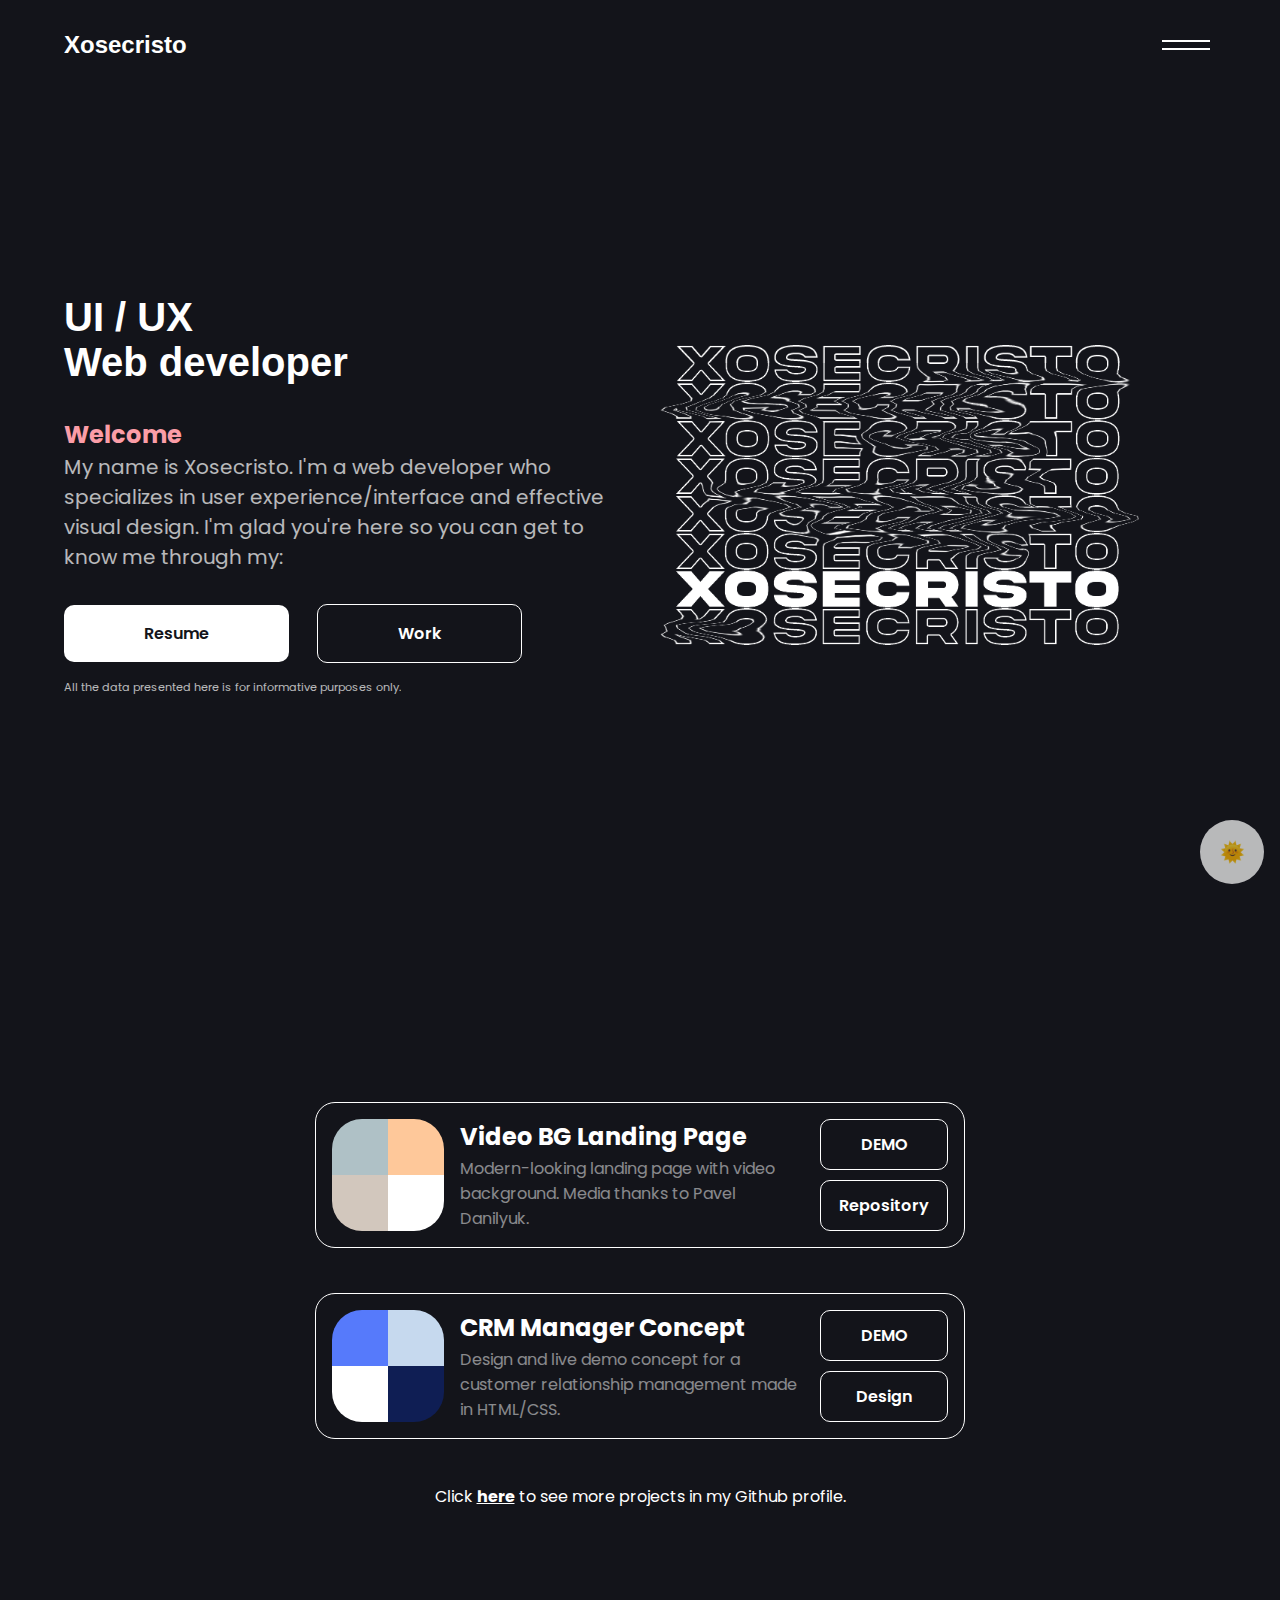
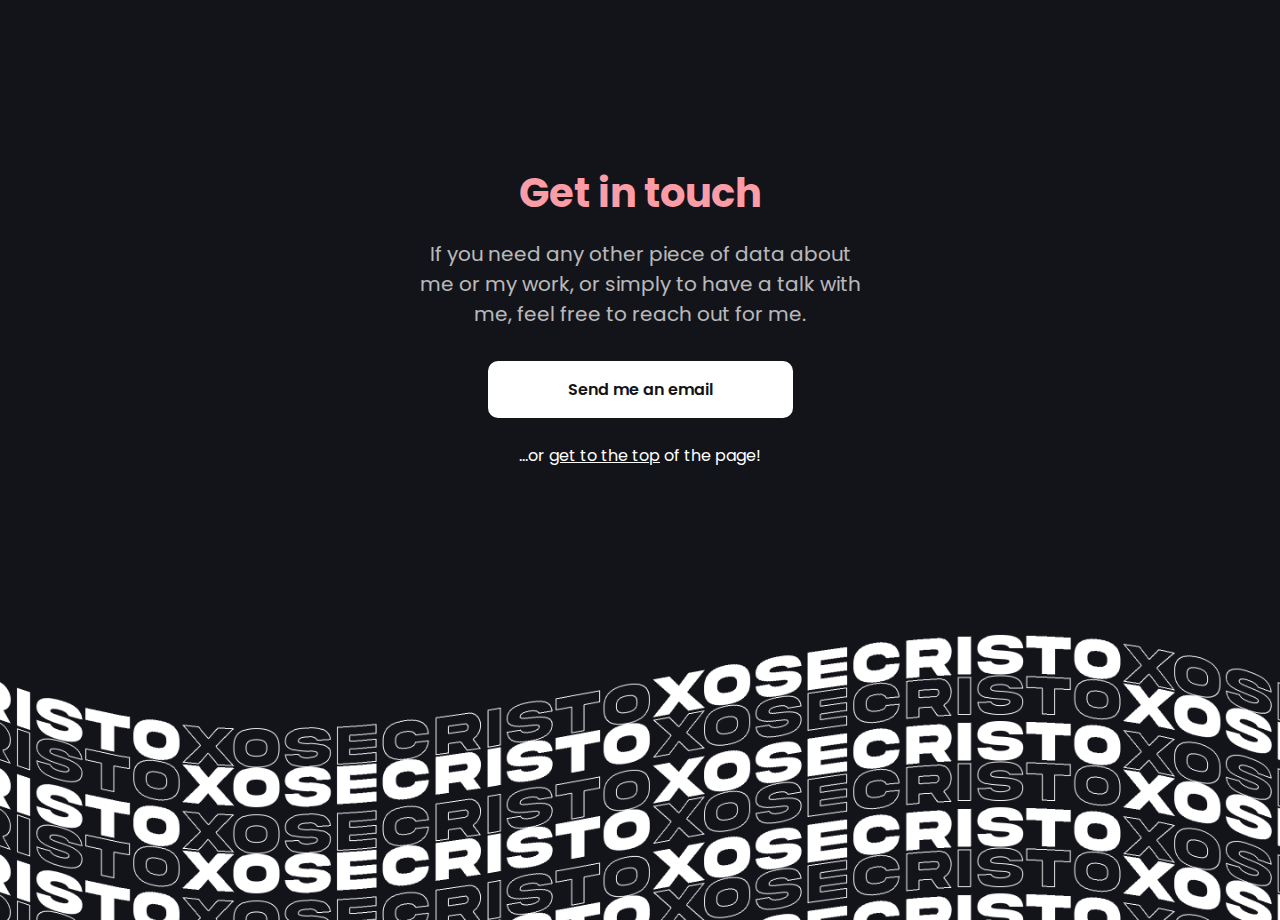
==== commit 5865e2d0: "CRM Manager desc. added" ====
--- a/index.html
+++ b/index.html
@@ -31,7 +31,7 @@
         </nav> -->
     </header>
     <main>
-        <section id="start" class="about">
+        <section class="about">
             <div class="hero">
                 <h2>
                     UI / UX <br><span>Web </span>developer
@@ -53,8 +53,8 @@
                     <p>All the data presented here is for informative purposes only.</p>
                 </div>
             </div>
-            <img src="/assets/img/hero-img_light.png" alt="Picture of myself, Xosecristo" id="light-img" class="hidden">
-            <img src="/assets/img/hero-img_dark.png" alt="Picture of myself, Xosecristo" id="dark-img">
+            <img src="/assets/img/hero-img_light.png" alt="Black xosecristo brading." id="light-img" class="hidden">
+            <img src="/assets/img/hero-img_dark.png" alt="White xosecristo branding." id="dark-img">
         </section>
         <!---->
         <section id="work" class="projects">
@@ -106,8 +106,7 @@
                     <img src="/assets/img/project-preview/005.png" alt="Project color palette.">
                     <div class="card-info">
                         <h3>CRM Manager Concept</h3>
-                        <p>Lorem ipsum dolor sit amet consectetur adipisicing elit. Voluptas laudantium aliquid tempora.
-                        </p>
+                        <p>Design and live demo concept for a customer relationship management made in HTML/CSS.</p>
                     </div>
                     <div class="btn-group">
                         <a href="//kind-swartz-822247.netlify.app/" target="_blank" class="btn secondary">DEMO</a>
@@ -125,7 +124,7 @@
                 <p>If you need any other piece of data about me or my work, or simply to have a talk with me, feel free
                     to reach out for me.</p>
                 <a href="mailto:xosecristo@outlook.com" target="_blank" class="btn primary">Send me an email</a>
-                <a href="#start"><br><br>...or <u>get to the top</u> of the page!</a>
+                <a href="#"><br><br>...or <u>get to the top</u> of the page!</a>
             </div>
         </section>
     </main>
--- a/assets/css/style.css
+++ b/assets/css/style.css
@@ -138,39 +138,6 @@
 .dark .line1, .dark .line2{
     background: #fff;
 }
-/* NO ME OLVIDES */
-/* NO ME OLVIDES */
-/* NO ME OLVIDES */
-/* nav{
-    display: none;
-    position: absolute;
-    right: -1rem;
-    top: 1.2rem;
-    width: 25%;
-    height: fit-content;
-    border-radius: 20px;
-    justify-content: center;
-    align-items: center;
-    background-color: #fff;
-    box-shadow: 0px 0px 5px rgba(0, 0, 0, 0.15);
-}
-nav .active{
-    display: flex;
-}
-nav span{
-    font-family: 'Akira Expanded', sans-serif;
-    text-align: center;
-    margin: 1rem 0;
-}
-nav ul{
-    list-style: none;
-    text-align: center;
-    margin: 1rem 0;
-    font-size: 1.25rem;
-} */
-/* NO ME OLVIDES */
-/* NO ME OLVIDES */
-/* NO ME OLVIDES */
 
 /* SECTION */
 section{
